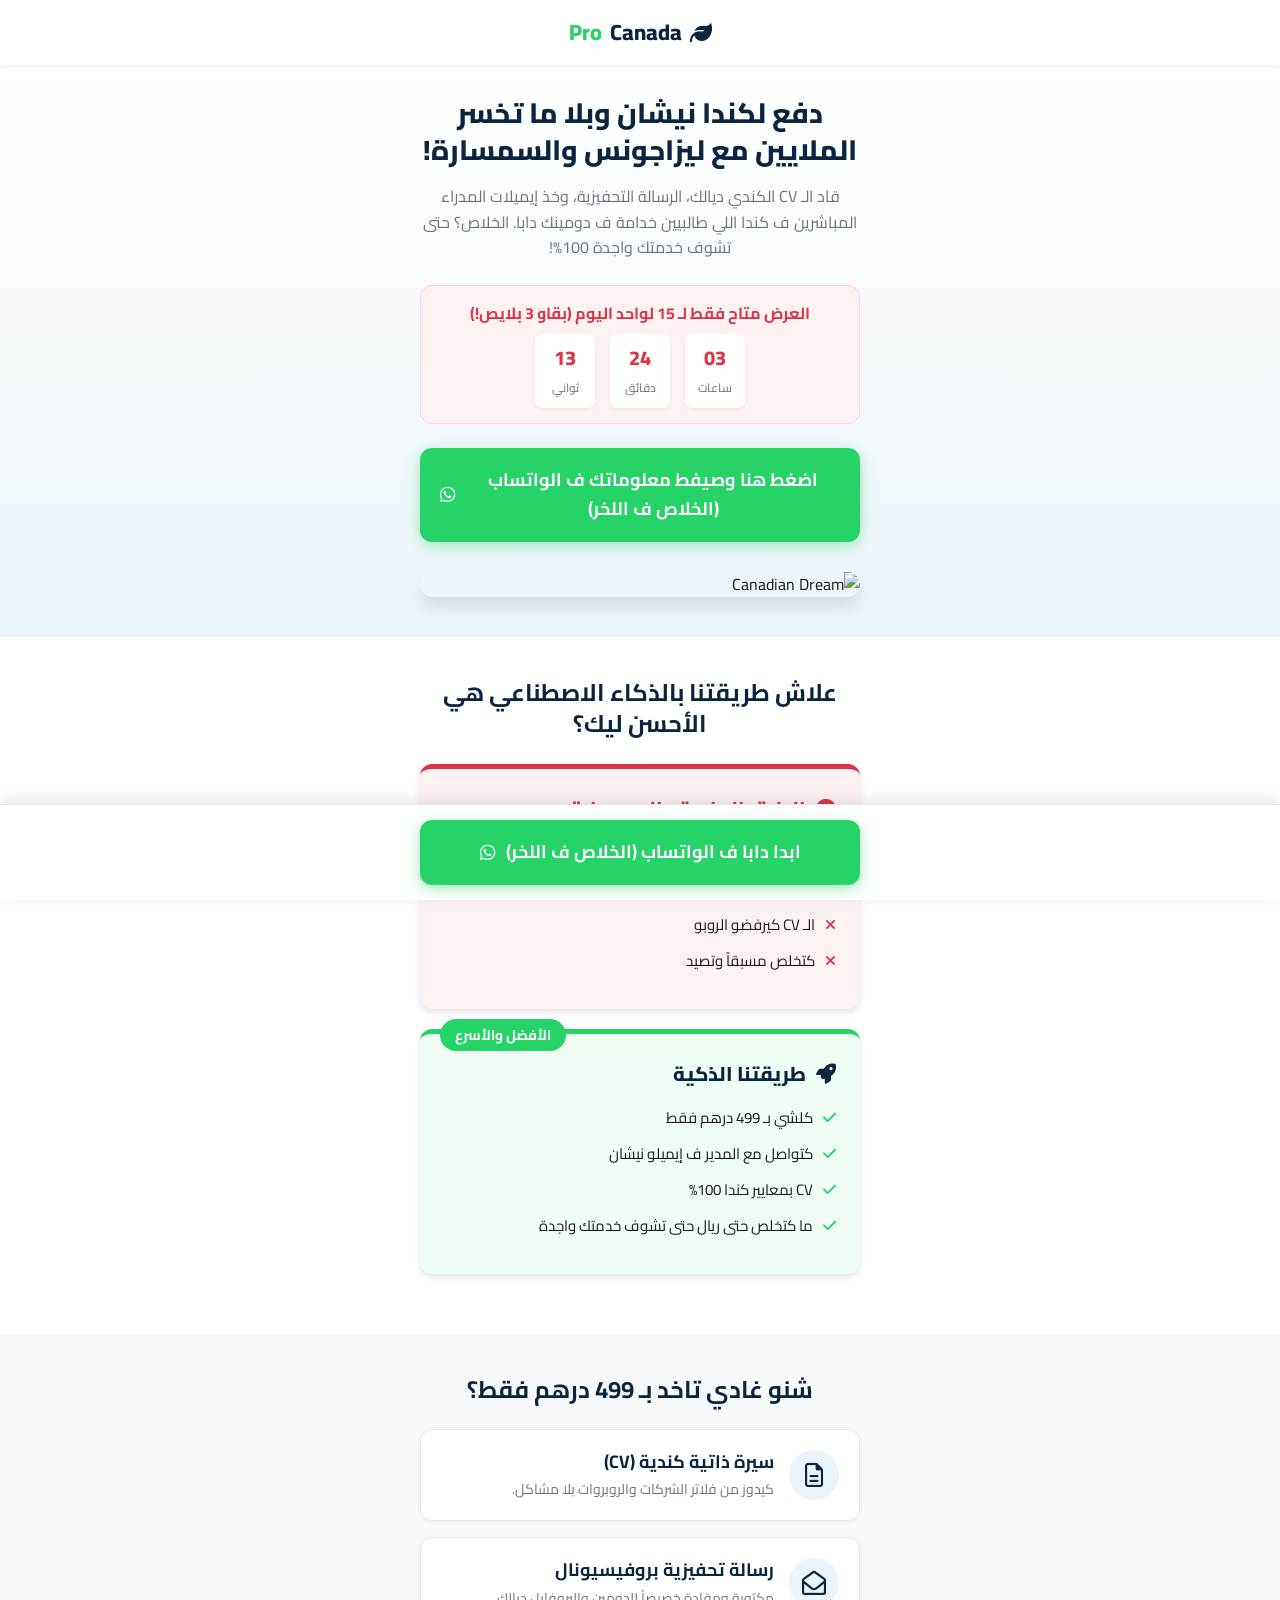
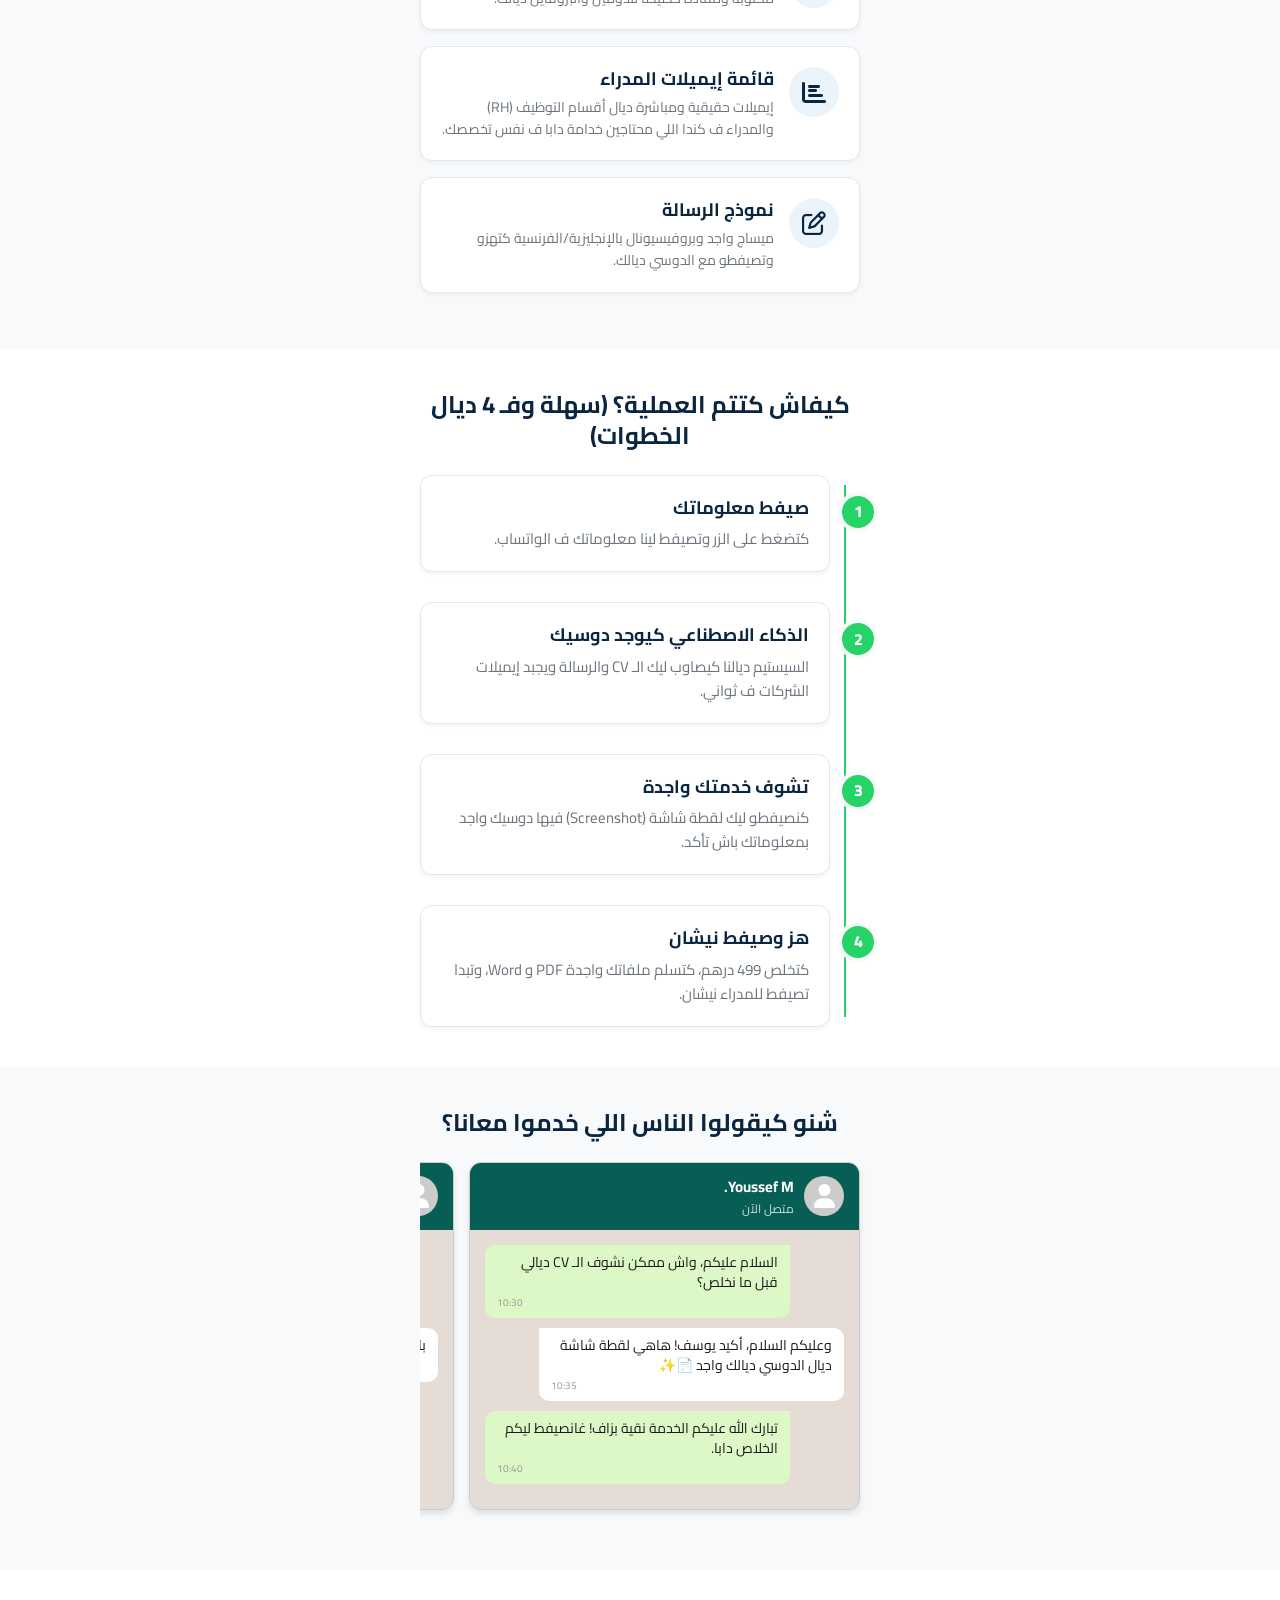
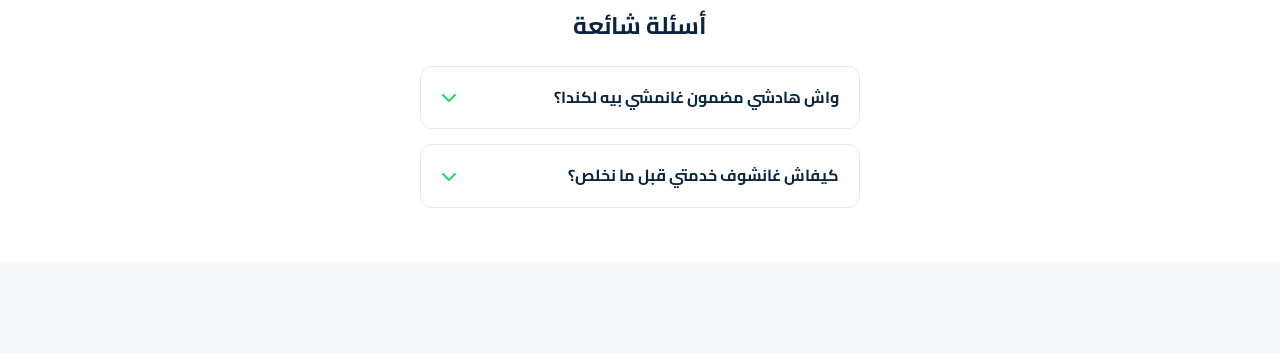
==== index.html @ 76a50879 "Initial commit" ====
<!DOCTYPE html>
<html lang="ar" dir="rtl">
<head>
  <meta charset="UTF-8">
  <meta name="viewport" content="width=device-width, initial-scale=1.0, maximum-scale=1.0, user-scalable=no">
  <title>دفع لكندا نيشان - CanadaPro</title>
  <meta name="description" content="قاد الـ CV الكندي ديالك والرسالة التحفيزية وتواصل مع المدراء ف كندا.">
  
  <!-- FontAwesome -->
  <link rel="stylesheet" href="https://cdnjs.cloudflare.com/ajax/libs/font-awesome/6.4.0/css/all.min.css">
  
  <!-- Stylesheet -->
  <link rel="stylesheet" href="styles.css">
</head>
<body>

  <!-- Header -->
  <header>
    <div class="logo">
      <i class="fa-solid fa-leaf"></i> Canada<span>Pro</span>
    </div>
  </header>

  <main>
    <!-- 1. HERO SECTION -->
    <section class="hero">
      <div class="container">
        <h1>دفع لكندا نيشان وبلا ما تخسر الملايين مع ليزاجونس والسمسارة!</h1>
        <p class="hero-subheadline">قاد الـ CV الكندي ديالك، الرسالة التحفيزية، وخذ إيميلات المدراء المباشرين ف كندا اللي طالبيين خدامة ف دومينك دابا. الخلاص؟ حتى تشوف خدمتك واجدة 100%!</p>
        
        <div class="urgency-banner">
          <p class="urgency-text">العرض متاح فقط لـ 15 لواحد اليوم (بقاو 3 بلايص!)</p>
          <div class="countdown" id="countdown-timer">
            <div class="time-box">
              <span id="hours">03</span>
              <small>ساعات</small>
            </div>
            <div class="time-box">
              <span id="minutes">24</span>
              <small>دقائق</small>
            </div>
            <div class="time-box">
              <span id="seconds">15</span>
              <small>ثواني</small>
            </div>
          </div>
        </div>

        <a href="https://wa.me/1234567890" class="btn btn-whatsapp">
          اضغط هنا وصيفط معلوماتك ف الواتساب (الخلاص ف اللخر) <i class="fa-brands fa-whatsapp"></i>
        </a>

        <!-- Hero Image -->
        <img src="https://images.unsplash.com/photo-1517949908114-71669a64d885?w=600&h=400&fit=crop" alt="Canadian Dream" class="hero-image">
      </div>
    </section>

    <!-- 2. THE COMPARISON SECTION -->
    <section>
      <div class="container">
        <h2>علاش طريقتنا بالذكاء الاصطناعي هي الأحسن ليك؟</h2>
        
        <div class="comparison-card card-red">
          <div class="comp-header">
            <i class="fa-solid fa-circle-xmark"></i> الطرق العادية والسمسارة
          </div>
          <ul class="comp-list">
            <li><i class="fa-solid fa-xmark"></i> الملايين ضايعة</li>
            <li><i class="fa-solid fa-xmark"></i> انتظار شهور ف السيتات</li>
            <li><i class="fa-solid fa-xmark"></i> الـ CV كيرفضو الروبو</li>
            <li><i class="fa-solid fa-xmark"></i> كتخلص مسبقاً وتصيد</li>
          </ul>
        </div>

        <div class="comparison-card card-green">
          <div class="badge-best">الأفضل والأسرع</div>
          <div class="comp-header">
            <i class="fa-solid fa-rocket"></i> طريقتنا الذكية
          </div>
          <ul class="comp-list">
            <li><i class="fa-solid fa-check"></i> كلشي بـ 499 درهم فقط</li>
            <li><i class="fa-solid fa-check"></i> كتواصل مع المدير ف إيميلو نيشان</li>
            <li><i class="fa-solid fa-check"></i> CV بمعايير كندا 100%</li>
            <li><i class="fa-solid fa-check"></i> ما كتخلص حتى ريال حتى تشوف خدمتك واجدة</li>
          </ul>
        </div>
      </div>
    </section>

    <!-- 3. OUR SOLUTION SECTION -->
    <section>
      <div class="container">
        <h2>شنو غادي تاخد بـ 499 درهم فقط؟</h2>
        
        <div class="feature-card">
          <div class="feature-icon"><i class="fa-regular fa-file-lines"></i></div>
          <div class="feature-content">
            <h3>سيرة ذاتية كندية (CV)</h3>
            <p>كيدوز من فلاتر الشركات والروبروات بلا مشاكل.</p>
          </div>
        </div>

        <div class="feature-card">
          <div class="feature-icon"><i class="fa-regular fa-envelope-open"></i></div>
          <div class="feature-content">
            <h3>رسالة تحفيزية بروفيسيونال</h3>
            <p>مكتوبة ومقادة خصيصاً للدومين والبروفايل ديالك.</p>
          </div>
        </div>

        <div class="feature-card">
          <div class="feature-icon"><i class="fa-solid fa-chart-bar"></i></div>
          <div class="feature-content">
            <h3>قائمة إيميلات المدراء</h3>
            <p>إيميلات حقيقية ومباشرة ديال أقسام التوظيف (RH) والمدراء ف كندا اللي محتاجين خدامة دابا ف نفس تخصصك.</p>
          </div>
        </div>

        <div class="feature-card">
          <div class="feature-icon"><i class="fa-regular fa-pen-to-square"></i></div>
          <div class="feature-content">
            <h3>نموذج الرسالة</h3>
            <p>ميساج واجد وبروفيسيونال بالإنجليزية/الفرنسية كتهزو وتصيفطو مع الدوسي ديالك.</p>
          </div>
        </div>
      </div>
    </section>

    <!-- 4. HOW IT WORKS SECTION -->
    <section>
      <div class="container">
        <h2>كيفاش كتتم العملية؟ (سهلة وفـ 4 ديال الخطوات)</h2>
        
        <div class="step-container">
          <div class="step-item">
            <div class="step-number">1</div>
            <h3>صيفط معلوماتك</h3>
            <p>كتضغط على الزر وتصيفط لينا معلوماتك ف الواتساب.</p>
          </div>
          
          <div class="step-item">
            <div class="step-number">2</div>
            <h3>الذكاء الاصطناعي كيوجد دوسيك</h3>
            <p>السيستيم ديالنا كيصاوب ليك الـ CV والرسالة ويجبد إيميلات الشركات ف ثواني.</p>
          </div>

          <div class="step-item">
            <div class="step-number">3</div>
            <h3>تشوف خدمتك واجدة</h3>
            <p>كنصيفطو ليك لقطة شاشة (Screenshot) فيها دوسيك واجد بمعلوماتك باش تأكد.</p>
          </div>

          <div class="step-item">
            <div class="step-number">4</div>
            <h3>هز وصيفط نيشان</h3>
            <p>كتخلص 499 درهم، كتسلم ملفاتك واجدة PDF و Word، وتبدا تصيفط للمدراء نيشان.</p>
          </div>
        </div>
      </div>
    </section>

    <!-- 5. SOCIAL PROOF SECTION -->
    <section>
      <div class="container" style="padding-right: 0;"> <!-- Remove right padding for carousel effect -->
        <h2 style="padding-right: 20px;">شنو كيقولوا الناس اللي خدموا معانا؟</h2>
        
        <div class="carousel-container">
          <!-- Chat 1 -->
          <div class="chat-mockup" style="margin-right: 20px;">
            <div class="chat-header">
              <div class="chat-avatar"><i class="fa-solid fa-user"></i></div>
              <div>
                <div class="chat-name">Youssef M.</div>
                <div class="chat-status">متصل الآن</div>
              </div>
            </div>
            <div class="chat-body">
              <div class="msg msg-sent">
                السلام عليكم، واش ممكن نشوف الـ CV ديالي قبل ما نخلص؟
                <span class="msg-time">10:30</span>
              </div>
              <div class="msg msg-received">
                وعليكم السلام، أكيد يوسف! هاهي لقطة شاشة ديال الدوسي ديالك واجد 📄✨
                <span class="msg-time">10:35</span>
              </div>
              <div class="msg msg-sent">
                تبارك الله عليكم الخدمة نقية بزاف! غانصيفط ليكم الخلاص دابا.
                <span class="msg-time">10:40</span>
              </div>
            </div>
          </div>

          <!-- Chat 2 -->
          <div class="chat-mockup">
            <div class="chat-header">
              <div class="chat-avatar"><i class="fa-solid fa-user"></i></div>
              <div>
                <div class="chat-name">Fatima Z.</div>
                <div class="chat-status">متصل الآن</div>
              </div>
            </div>
            <div class="chat-body">
              <div class="msg msg-sent">
                خويا شكرا بزاف، توصلت بالإيميلات وبديت كنصيفط اليوم الصباح!
                <span class="msg-time">14:15</span>
              </div>
              <div class="msg msg-received">
                بالتوفيق فاطمة، الله يسهل الأمور! 🤲
                <span class="msg-time">14:20</span>
              </div>
              <div class="msg msg-sent">
                اللهم آمين، أحسن انفيستيسمون درت ب 499 درهم صراحة.
                <span class="msg-time">14:22</span>
              </div>
            </div>
          </div>
          
          <!-- Chat 3 -->
          <div class="chat-mockup">
            <div class="chat-header">
              <div class="chat-avatar"><i class="fa-solid fa-user"></i></div>
              <div>
                <div class="chat-name">Karim B.</div>
                <div class="chat-status">متصل الآن</div>
              </div>
            </div>
            <div class="chat-body">
              <div class="msg msg-sent">
                الـ CV داز ف الفلتر ديال واحد الشركة كندية وعيطو ليا لـ Entretien غدا!
                <span class="msg-time">09:05</span>
              </div>
              <div class="msg msg-received">
                ألف مبروك كريم! فرحتينا والله 🎉
                <span class="msg-time">09:12</span>
              </div>
              <div class="msg msg-sent">
                الله يبارك فيك، الرسالة التحفيزية لعبات دور كبير! شكرا ليكم!
                <span class="msg-time">09:15</span>
              </div>
            </div>
          </div>
        </div>
      </div>
    </section>

    <!-- 6. FAQ SECTION -->
    <section>
      <div class="container">
        <h2>أسئلة شائعة</h2>
        
        <div class="faq-item">
          <div class="faq-question">
            واش هادشي مضمون غانمشي بيه لكندا؟ <i class="fa-solid fa-chevron-down"></i>
          </div>
          <div class="faq-answer">
            حنا كنضمنوا ليك دوسي احترافي وإيميلات حقيقية ديال المدراء، هادشي كيرفع حظوظك لأقصى درجة، والتوفيق بـ يد الله.
          </div>
        </div>

        <div class="faq-item">
          <div class="faq-question">
            كيفاش غانشوف خدمتي قبل ما نخلص؟ <i class="fa-solid fa-chevron-down"></i>
          </div>
          <div class="faq-answer">
            غير كنساليو الدوسي، كنصيفطو ليك لقطة شاشة واضحة فيه معلوماتك كاملة مقادة، فاش كتشوفها وتقتانع، عاد كتخلصنا وتاخد ملفاتك.
          </div>
        </div>
      </div>
    </section>
  </main>

  <!-- 7. PERSISTENT MOBILE CTA -->
  <div class="sticky-cta">
    <a href="https://wa.me/1234567890" class="btn btn-whatsapp">
      ابدا دابا ف الواتساب (الخلاص ف اللخر) <i class="fa-brands fa-whatsapp"></i>
    </a>
  </div>

  <script src="script.js"></script>
</body>
</html>
---- styles.css ----
@import url('https://fonts.googleapis.com/css2?family=Cairo:wght@400;600;700;800&display=swap');

:root {
  --primary-blue: #0A2540;
  --secondary-blue: #1C3D5A;
  --light-blue: #EBF4FA;
  --whatsapp-green: #25D366;
  --whatsapp-green-hover: #1EBE5A;
  --danger-red: #DC3545;
  --danger-bg: #FDF2F2;
  --success-bg: #F0FDF4;
  --white: #FFFFFF;
  --bg-gray: #F8F9FA;
  --text-main: #1A1A1A;
  --text-muted: #6C757D;
  --border-color: #E2E8F0;
  --shadow-sm: 0 2px 4px rgba(0,0,0,0.05);
  --shadow-md: 0 4px 6px rgba(0,0,0,0.1);
  --shadow-lg: 0 10px 15px rgba(0,0,0,0.1);
  --radius-md: 12px;
  --radius-lg: 20px;
}

* {
  margin: 0;
  padding: 0;
  box-sizing: border-box;
  font-family: 'Cairo', sans-serif;
}

body {
  background-color: var(--bg-gray);
  color: var(--text-main);
  line-height: 1.6;
  padding-bottom: 90px; /* Space for sticky CTA */
  overflow-x: hidden;
}

img {
  max-width: 100%;
  height: auto;
  display: block;
}

.container {
  padding: 0 20px;
  max-width: 480px; /* Mobile first max-width for centering on desktop */
  margin: 0 auto;
}

/* Typography */
h1, h2, h3 {
  color: var(--primary-blue);
  line-height: 1.3;
}

h1 {
  font-size: 28px;
  font-weight: 800;
  margin-bottom: 16px;
  text-align: center;
}

h2 {
  font-size: 24px;
  font-weight: 700;
  margin-bottom: 24px;
  text-align: center;
}

.text-center {
  text-align: center;
}

/* Buttons */
.btn {
  display: flex;
  align-items: center;
  justify-content: center;
  gap: 10px;
  width: 100%;
  padding: 18px 20px;
  border-radius: var(--radius-md);
  font-size: 18px;
  font-weight: 700;
  text-decoration: none;
  text-align: center;
  transition: all 0.3s ease;
  border: none;
  cursor: pointer;
}

.btn-whatsapp {
  background-color: var(--whatsapp-green);
  color: var(--white);
  box-shadow: 0 4px 15px rgba(37, 211, 102, 0.4);
  animation: pulse 2s infinite;
}

.btn-whatsapp:active {
  transform: scale(0.98);
  background-color: var(--whatsapp-green-hover);
}

@keyframes pulse {
  0% { box-shadow: 0 0 0 0 rgba(37, 211, 102, 0.7); }
  70% { box-shadow: 0 0 0 15px rgba(37, 211, 102, 0); }
  100% { box-shadow: 0 0 0 0 rgba(37, 211, 102, 0); }
}

/* Header */
header {
  background-color: var(--white);
  padding: 15px 0;
  text-align: center;
  box-shadow: var(--shadow-sm);
  position: relative;
  z-index: 10;
}

.logo {
  font-size: 22px;
  font-weight: 800;
  color: var(--primary-blue);
  display: flex;
  align-items: center;
  justify-content: center;
  gap: 8px;
}

.logo span {
  color: var(--whatsapp-green);
}

/* Sections Common */
section {
  padding: 40px 0;
}

section:nth-child(even) {
  background-color: var(--white);
}

/* Hero Section */
.hero {
  padding-top: 30px;
  padding-bottom: 40px;
  background: linear-gradient(180deg, var(--white) 0%, var(--light-blue) 100%);
}

.hero-subheadline {
  font-size: 16px;
  color: var(--text-muted);
  text-align: center;
  margin-bottom: 24px;
}

.urgency-banner {
  background-color: var(--danger-bg);
  border: 1px solid #FAD2E1;
  border-radius: var(--radius-md);
  padding: 15px;
  text-align: center;
  margin-bottom: 24px;
}

.urgency-text {
  color: var(--danger-red);
  font-weight: 700;
  font-size: 16px;
  margin-bottom: 8px;
}

.countdown {
  display: flex;
  justify-content: center;
  gap: 15px;
}

.time-box {
  background: var(--white);
  border-radius: 8px;
  padding: 8px 12px;
  min-width: 60px;
  box-shadow: var(--shadow-sm);
}

.time-box span {
  display: block;
  font-size: 20px;
  font-weight: 800;
  color: var(--danger-red);
}

.time-box small {
  font-size: 12px;
  color: var(--text-muted);
}

.hero-image {
  margin-top: 30px;
  border-radius: var(--radius-lg);
  box-shadow: var(--shadow-lg);
  overflow: hidden;
}

/* Comparison Section */
.comparison-card {
  border-radius: var(--radius-md);
  padding: 24px;
  margin-bottom: 20px;
  background: var(--white);
  box-shadow: var(--shadow-md);
}

.card-red {
  border-top: 5px solid var(--danger-red);
  background: var(--danger-bg);
}

.card-green {
  border-top: 5px solid var(--whatsapp-green);
  background: var(--success-bg);
  position: relative;
}

.badge-best {
  position: absolute;
  top: -15px;
  left: 20px;
  background: var(--whatsapp-green);
  color: white;
  padding: 5px 15px;
  border-radius: 20px;
  font-size: 14px;
  font-weight: 700;
}

.comp-header {
  display: flex;
  align-items: center;
  gap: 10px;
  font-size: 20px;
  font-weight: 800;
  margin-bottom: 16px;
}

.card-red .comp-header { color: var(--danger-red); }
.card-green .comp-header { color: var(--primary-blue); }

.comp-list {
  list-style: none;
}

.comp-list li {
  margin-bottom: 12px;
  display: flex;
  align-items: flex-start;
  gap: 10px;
  font-size: 15px;
}

.comp-list li i {
  margin-top: 4px;
}

.card-red .comp-list li i { color: var(--danger-red); }
.card-green .comp-list li i { color: var(--whatsapp-green); }

/* Features Section */
.feature-card {
  background: var(--white);
  border-radius: var(--radius-md);
  padding: 20px;
  margin-bottom: 16px;
  box-shadow: var(--shadow-sm);
  display: flex;
  gap: 15px;
  border: 1px solid var(--border-color);
}

.feature-icon {
  background: var(--light-blue);
  color: var(--primary-blue);
  width: 50px;
  height: 50px;
  border-radius: 50%;
  display: flex;
  align-items: center;
  justify-content: center;
  font-size: 24px;
  flex-shrink: 0;
}

.feature-content h3 {
  font-size: 18px;
  margin-bottom: 5px;
  color: var(--primary-blue);
}

.feature-content p {
  font-size: 14px;
  color: var(--text-muted);
}

/* How It Works Section */
.step-container {
  position: relative;
  padding-right: 30px;
}

.step-container::before {
  content: '';
  position: absolute;
  top: 10px;
  bottom: 10px;
  right: 14px;
  width: 2px;
  background: var(--whatsapp-green);
  z-index: 1;
}

.step-item {
  position: relative;
  margin-bottom: 30px;
  background: var(--white);
  padding: 20px;
  border-radius: var(--radius-md);
  box-shadow: var(--shadow-sm);
  border: 1px solid var(--border-color);
}

.step-item:last-child {
  margin-bottom: 0;
}

.step-number {
  position: absolute;
  top: 20px;
  right: -45px;
  width: 32px;
  height: 32px;
  background: var(--whatsapp-green);
  color: white;
  border-radius: 50%;
  display: flex;
  align-items: center;
  justify-content: center;
  font-weight: 800;
  z-index: 2;
  box-shadow: 0 0 0 4px var(--bg-gray);
}

.step-item h3 {
  font-size: 18px;
  margin-bottom: 8px;
}

.step-item p {
  font-size: 15px;
  color: var(--text-muted);
}

/* Social Proof Carousel */
.carousel-container {
  overflow-x: auto;
  display: flex;
  gap: 15px;
  padding-bottom: 20px;
  scroll-snap-type: x mandatory;
  -webkit-overflow-scrolling: touch;
  scrollbar-width: none; /* Firefox */
}

.carousel-container::-webkit-scrollbar {
  display: none; /* Chrome, Safari */
}

.chat-mockup {
  flex: 0 0 85%;
  scroll-snap-align: center;
  background: #E5DDD5;
  border-radius: var(--radius-md);
  overflow: hidden;
  box-shadow: var(--shadow-md);
  border: 1px solid #CCC;
}

.chat-header {
  background: #075E54;
  color: white;
  padding: 12px 15px;
  display: flex;
  align-items: center;
  gap: 10px;
}

.chat-avatar {
  width: 40px;
  height: 40px;
  background: #CCC;
  border-radius: 50%;
  display: flex;
  align-items: center;
  justify-content: center;
  overflow: hidden;
}

.chat-avatar i {
  color: white;
  font-size: 24px;
}

.chat-name {
  font-weight: 700;
  font-size: 15px;
}

.chat-status {
  font-size: 12px;
  opacity: 0.8;
}

.chat-body {
  padding: 15px;
  background-image: url('data:image/svg+xml;utf8,<svg width="100%" height="100%" xmlns="http://www.w3.org/2000/svg"><rect width="100%" height="100%" fill="none"/></svg>');
  /* Fake whatsapp bg pattern could go here */
}

.msg {
  max-width: 85%;
  margin-bottom: 10px;
  padding: 8px 12px;
  border-radius: 10px;
  position: relative;
  font-size: 14px;
  line-height: 1.4;
}

.msg-received {
  background: white;
  margin-left: auto;
  margin-right: 0;
  border-top-left-radius: 0;
}

.msg-sent {
  background: #DCF8C6;
  margin-right: auto;
  margin-left: 0;
  border-top-right-radius: 0;
}

.msg-time {
  font-size: 10px;
  color: #999;
  text-align: left;
  display: block;
  margin-top: 4px;
}

/* FAQ Section */
.faq-item {
  background: var(--white);
  border: 1px solid var(--border-color);
  border-radius: var(--radius-md);
  margin-bottom: 15px;
  overflow: hidden;
}

.faq-question {
  padding: 18px 20px;
  display: flex;
  justify-content: space-between;
  align-items: center;
  font-weight: 700;
  font-size: 16px;
  color: var(--primary-blue);
  cursor: pointer;
  background: var(--white);
  transition: background 0.3s;
}

.faq-question i {
  transition: transform 0.3s;
  color: var(--whatsapp-green);
}

.faq-item.active .faq-question {
  background: var(--light-blue);
}

.faq-item.active .faq-question i {
  transform: rotate(180deg);
}

.faq-answer {
  padding: 0 20px;
  max-height: 0;
  overflow: hidden;
  transition: max-height 0.3s ease, padding 0.3s ease;
  color: var(--text-muted);
  font-size: 15px;
}

.faq-item.active .faq-answer {
  padding: 15px 20px;
  max-height: 500px; /* Arbitrary large value for transition */
}

/* Sticky CTA */
.sticky-cta {
  position: fixed;
  bottom: 0;
  left: 0;
  width: 100%;
  background: var(--white);
  padding: 15px 20px;
  box-shadow: 0 -4px 15px rgba(0,0,0,0.1);
  z-index: 1000;
  border-top: 1px solid var(--border-color);
}

.sticky-cta .btn {
  margin: 0 auto;
  max-width: 440px;
}
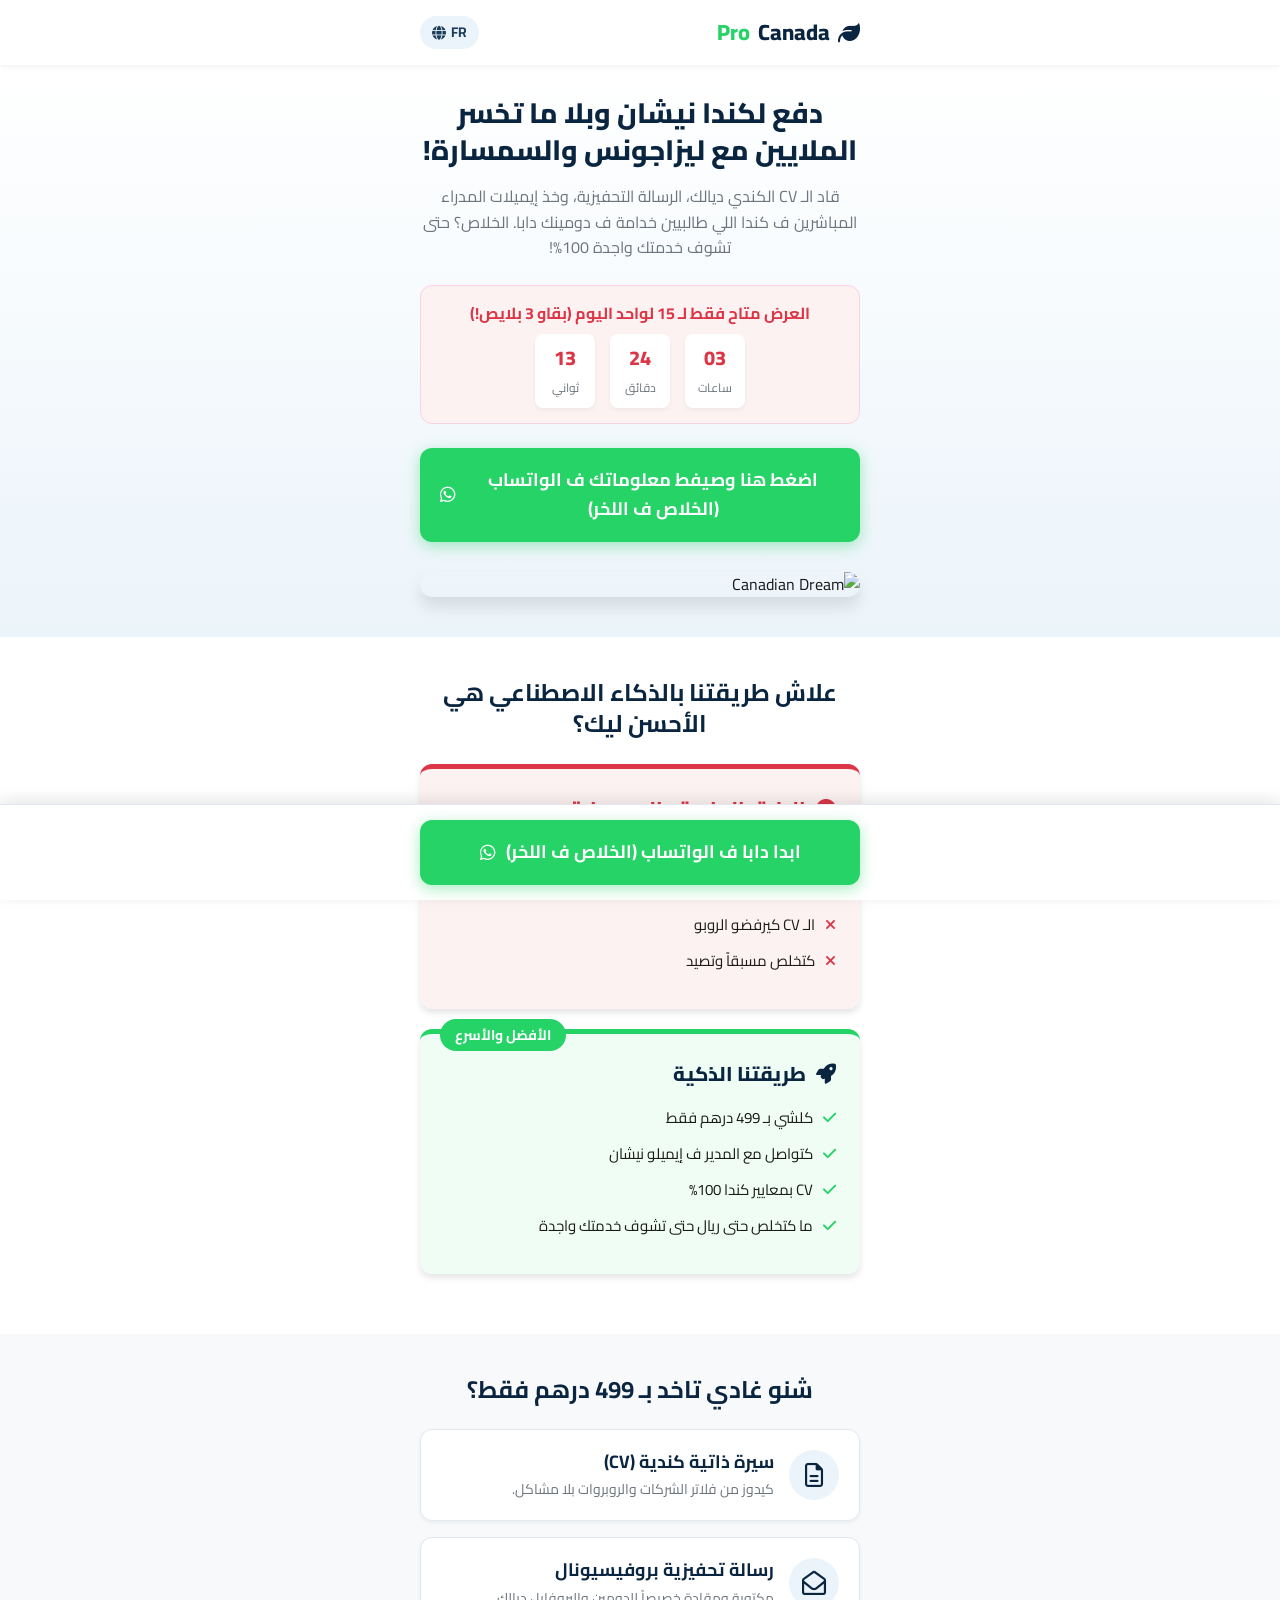
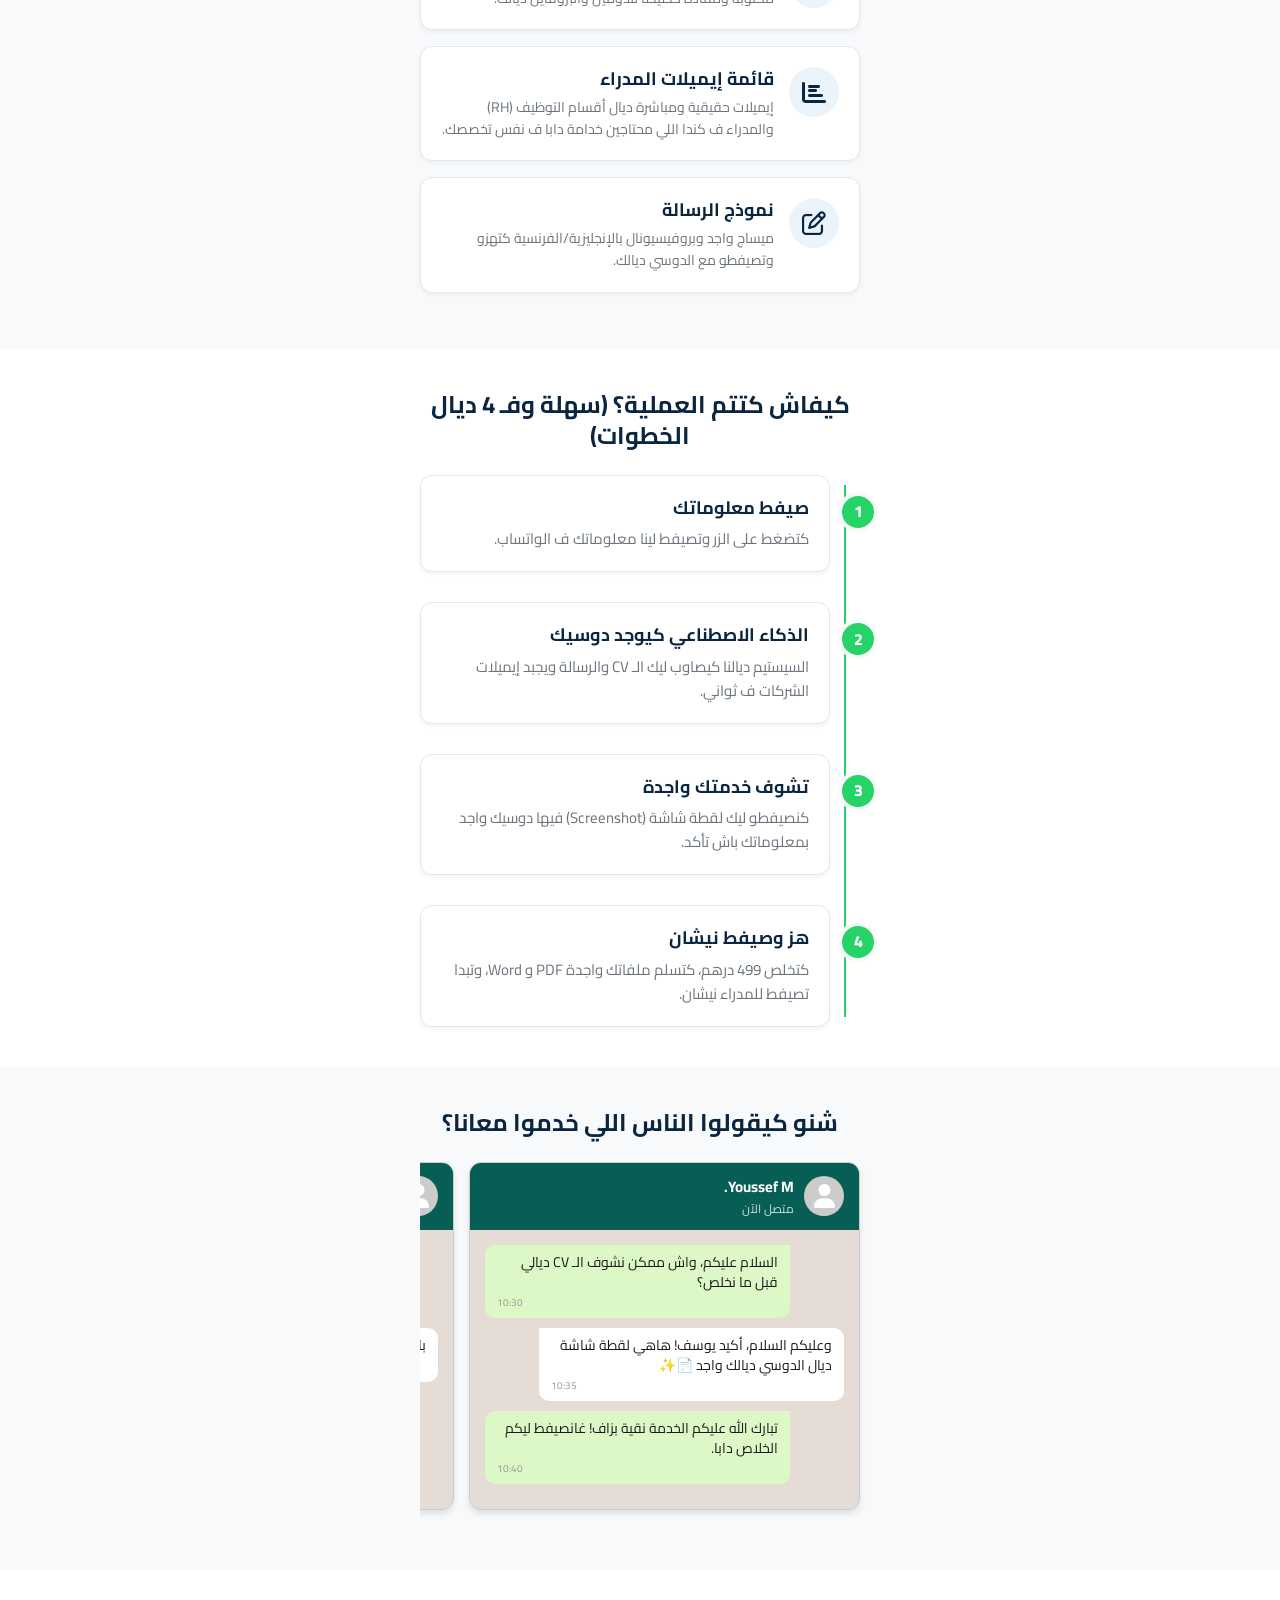
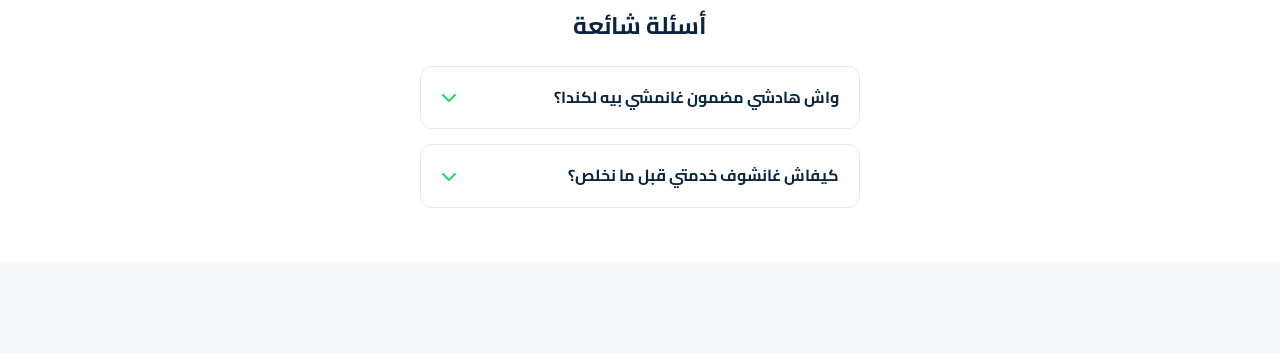
==== commit 35ef4927: "Add language switcher to header" ====
--- a/index.html
+++ b/index.html
@@ -6,18 +6,42 @@
   <title>دفع لكندا نيشان - CanadaPro</title>
   <meta name="description" content="قاد الـ CV الكندي ديالك والرسالة التحفيزية وتواصل مع المدراء ف كندا.">
   
+  <!-- Favicon -->
+  <link rel="icon" href="data:image/svg+xml,<svg xmlns=%22http://www.w3.org/2000/svg%22 viewBox=%220 0 100 100%22><text y=%22.9em%22 font-size=%2290%22>🇨🇦</text></svg>">
+  
   <!-- FontAwesome -->
   <link rel="stylesheet" href="https://cdnjs.cloudflare.com/ajax/libs/font-awesome/6.4.0/css/all.min.css">
   
   <!-- Stylesheet -->
   <link rel="stylesheet" href="styles.css">
+
+  <!-- Meta Pixel Code -->
+  <script>
+  !function(f,b,e,v,n,t,s)
+  {if(f.fbq)return;n=f.fbq=function(){n.callMethod?
+  n.callMethod.apply(n,arguments):n.queue.push(arguments)};
+  if(!f._fbq)f._fbq=n;n.push=n;n.loaded=!0;n.version='2.0';
+  n.queue=[];t=b.createElement(e);t.async=!0;
+  t.src=v;s=b.getElementsByTagName(e)[0];
+  s.parentNode.insertBefore(t,s)}(window, document,'script',
+  'https://connect.facebook.net/en_US/fbevents.js');
+  fbq('init', '4565007333784241');
+  fbq('track', 'PageView');
+  </script>
+  <noscript><img height="1" width="1" style="display:none"
+  src="https://www.facebook.com/tr?id=4565007333784241&ev=PageView&noscript=1"
+  /></noscript>
+  <!-- End Meta Pixel Code -->
 </head>
 <body>
 
   <!-- Header -->
   <header>
-    <div class="logo">
-      <i class="fa-solid fa-leaf"></i> Canada<span>Pro</span>
+    <div class="header-container">
+      <div class="logo">
+        <i class="fa-solid fa-leaf"></i> Canada<span>Pro</span>
+      </div>
+      <a href="index-fr.html" class="lang-switch">FR <i class="fa-solid fa-globe"></i></a>
     </div>
   </header>
 
@@ -46,7 +70,7 @@
           </div>
         </div>
 
-        <a href="https://wa.me/1234567890" class="btn btn-whatsapp">
+        <a href="https://wa.me/212651789865" class="btn btn-whatsapp">
           اضغط هنا وصيفط معلوماتك ف الواتساب (الخلاص ف اللخر) <i class="fa-brands fa-whatsapp"></i>
         </a>
 
@@ -271,7 +295,7 @@
 
   <!-- 7. PERSISTENT MOBILE CTA -->
   <div class="sticky-cta">
-    <a href="https://wa.me/1234567890" class="btn btn-whatsapp">
+    <a href="https://wa.me/212651789865" class="btn btn-whatsapp">
       ابدا دابا ف الواتساب (الخلاص ف اللخر) <i class="fa-brands fa-whatsapp"></i>
     </a>
   </div>
--- a/styles.css
+++ b/styles.css
@@ -112,10 +112,18 @@
 header {
   background-color: var(--white);
   padding: 15px 0;
-  text-align: center;
   box-shadow: var(--shadow-sm);
   position: relative;
   z-index: 10;
+}
+
+.header-container {
+  display: flex;
+  justify-content: space-between;
+  align-items: center;
+  max-width: 480px;
+  margin: 0 auto;
+  padding: 0 20px;
 }
 
 .logo {
@@ -124,12 +132,30 @@
   color: var(--primary-blue);
   display: flex;
   align-items: center;
-  justify-content: center;
   gap: 8px;
 }
 
 .logo span {
   color: var(--whatsapp-green);
+}
+
+.lang-switch {
+  display: flex;
+  align-items: center;
+  gap: 5px;
+  text-decoration: none;
+  font-weight: 700;
+  color: var(--secondary-blue);
+  background: var(--light-blue);
+  padding: 5px 12px;
+  border-radius: 20px;
+  font-size: 14px;
+  transition: all 0.3s;
+}
+
+.lang-switch:hover {
+  background: var(--primary-blue);
+  color: var(--white);
 }
 
 /* Sections Common */
@@ -227,7 +253,6 @@
 .badge-best {
   position: absolute;
   top: -15px;
-  left: 20px;
   background: var(--whatsapp-green);
   color: white;
   padding: 5px 15px;
@@ -235,6 +260,8 @@
   font-size: 14px;
   font-weight: 700;
 }
+[dir="rtl"] .badge-best { left: 20px; }
+[dir="ltr"] .badge-best { right: 20px; }
 
 .comp-header {
   display: flex;
@@ -306,19 +333,21 @@
 /* How It Works Section */
 .step-container {
   position: relative;
-  padding-right: 30px;
-}
+}
+[dir="rtl"] .step-container { padding-right: 30px; }
+[dir="ltr"] .step-container { padding-left: 30px; }
 
 .step-container::before {
   content: '';
   position: absolute;
   top: 10px;
   bottom: 10px;
-  right: 14px;
   width: 2px;
   background: var(--whatsapp-green);
   z-index: 1;
 }
+[dir="rtl"] .step-container::before { right: 14px; }
+[dir="ltr"] .step-container::before { left: 14px; }
 
 .step-item {
   position: relative;
@@ -337,7 +366,6 @@
 .step-number {
   position: absolute;
   top: 20px;
-  right: -45px;
   width: 32px;
   height: 32px;
   background: var(--whatsapp-green);
@@ -350,6 +378,8 @@
   z-index: 2;
   box-shadow: 0 0 0 4px var(--bg-gray);
 }
+[dir="rtl"] .step-number { right: -45px; }
+[dir="ltr"] .step-number { left: -45px; }
 
 .step-item h3 {
   font-size: 18px;
@@ -439,16 +469,30 @@
 
 .msg-received {
   background: white;
+}
+[dir="rtl"] .msg-received {
   margin-left: auto;
   margin-right: 0;
   border-top-left-radius: 0;
 }
-
-.msg-sent {
-  background: #DCF8C6;
+[dir="ltr"] .msg-received {
   margin-right: auto;
   margin-left: 0;
   border-top-right-radius: 0;
+}
+
+.msg-sent {
+  background: #DCF8C6;
+}
+[dir="rtl"] .msg-sent {
+  margin-right: auto;
+  margin-left: 0;
+  border-top-right-radius: 0;
+}
+[dir="ltr"] .msg-sent {
+  margin-left: auto;
+  margin-right: 0;
+  border-top-left-radius: 0;
 }
 
 .msg-time {
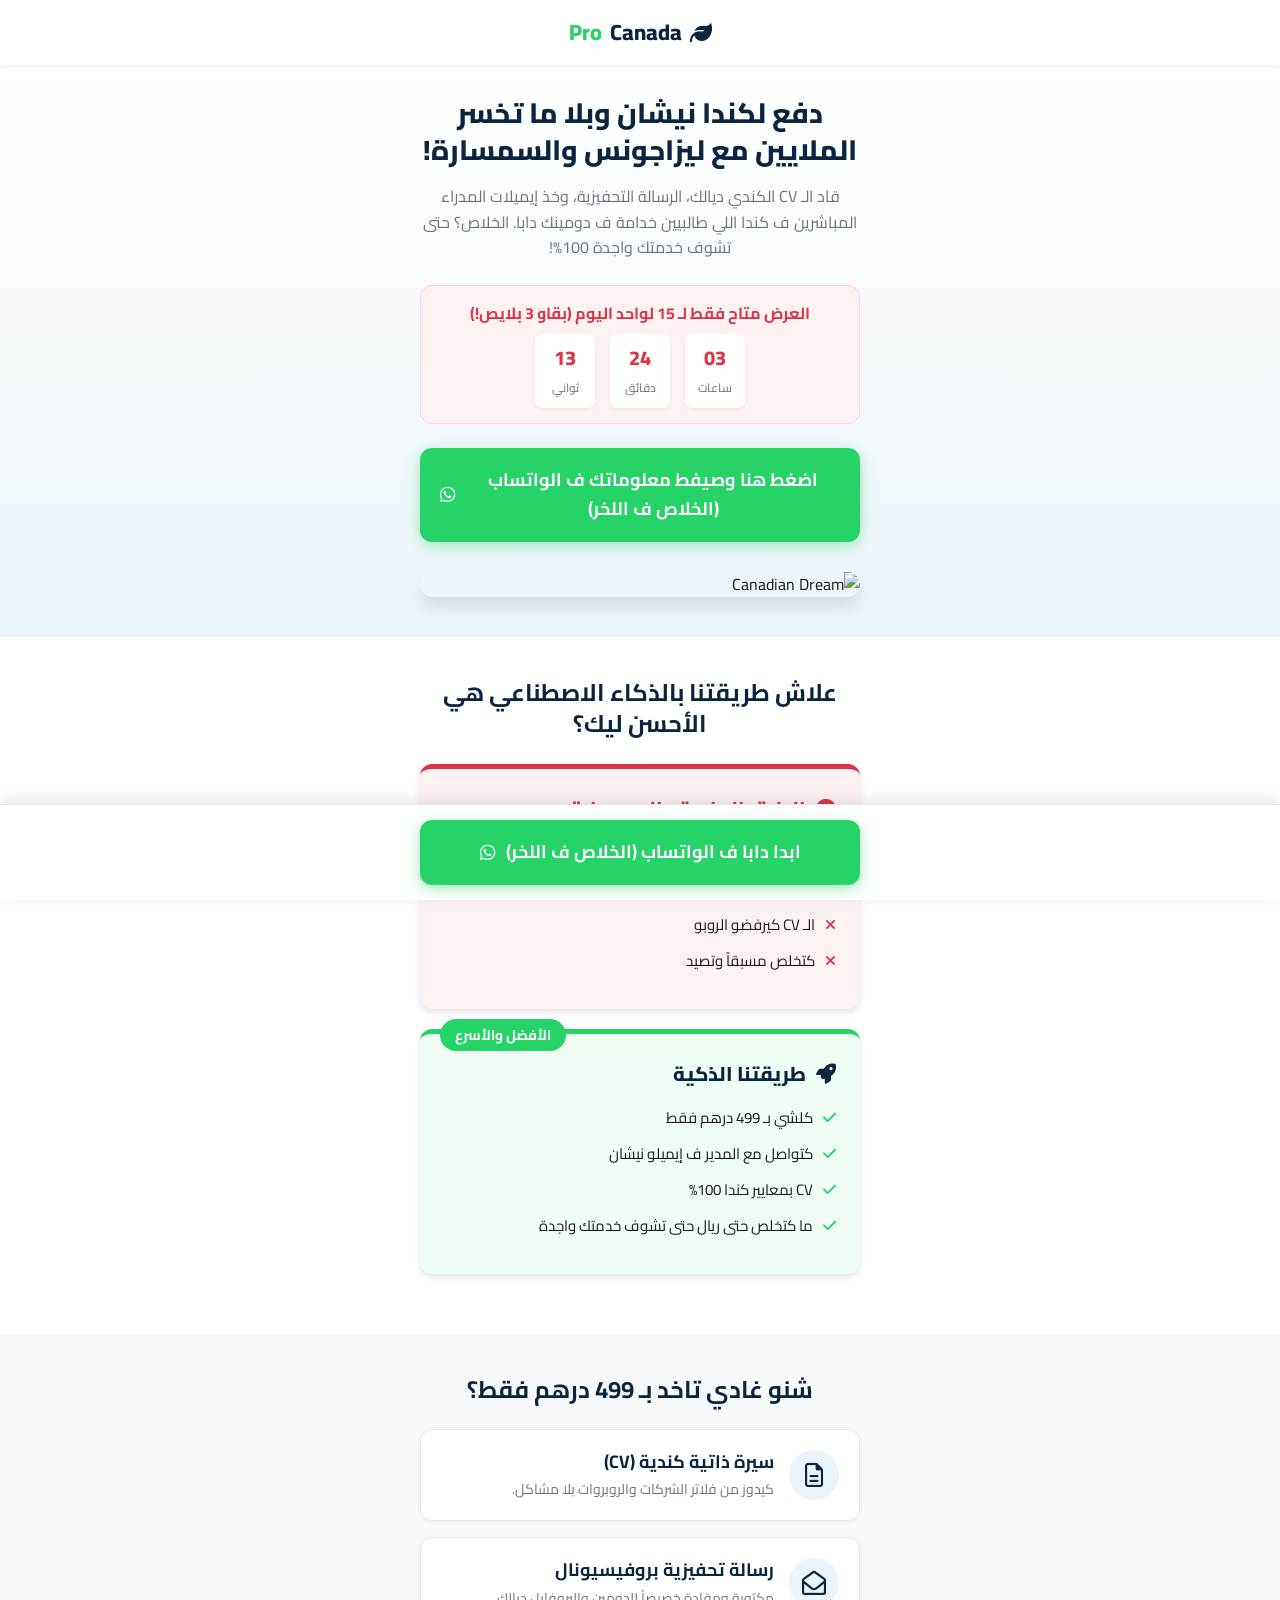
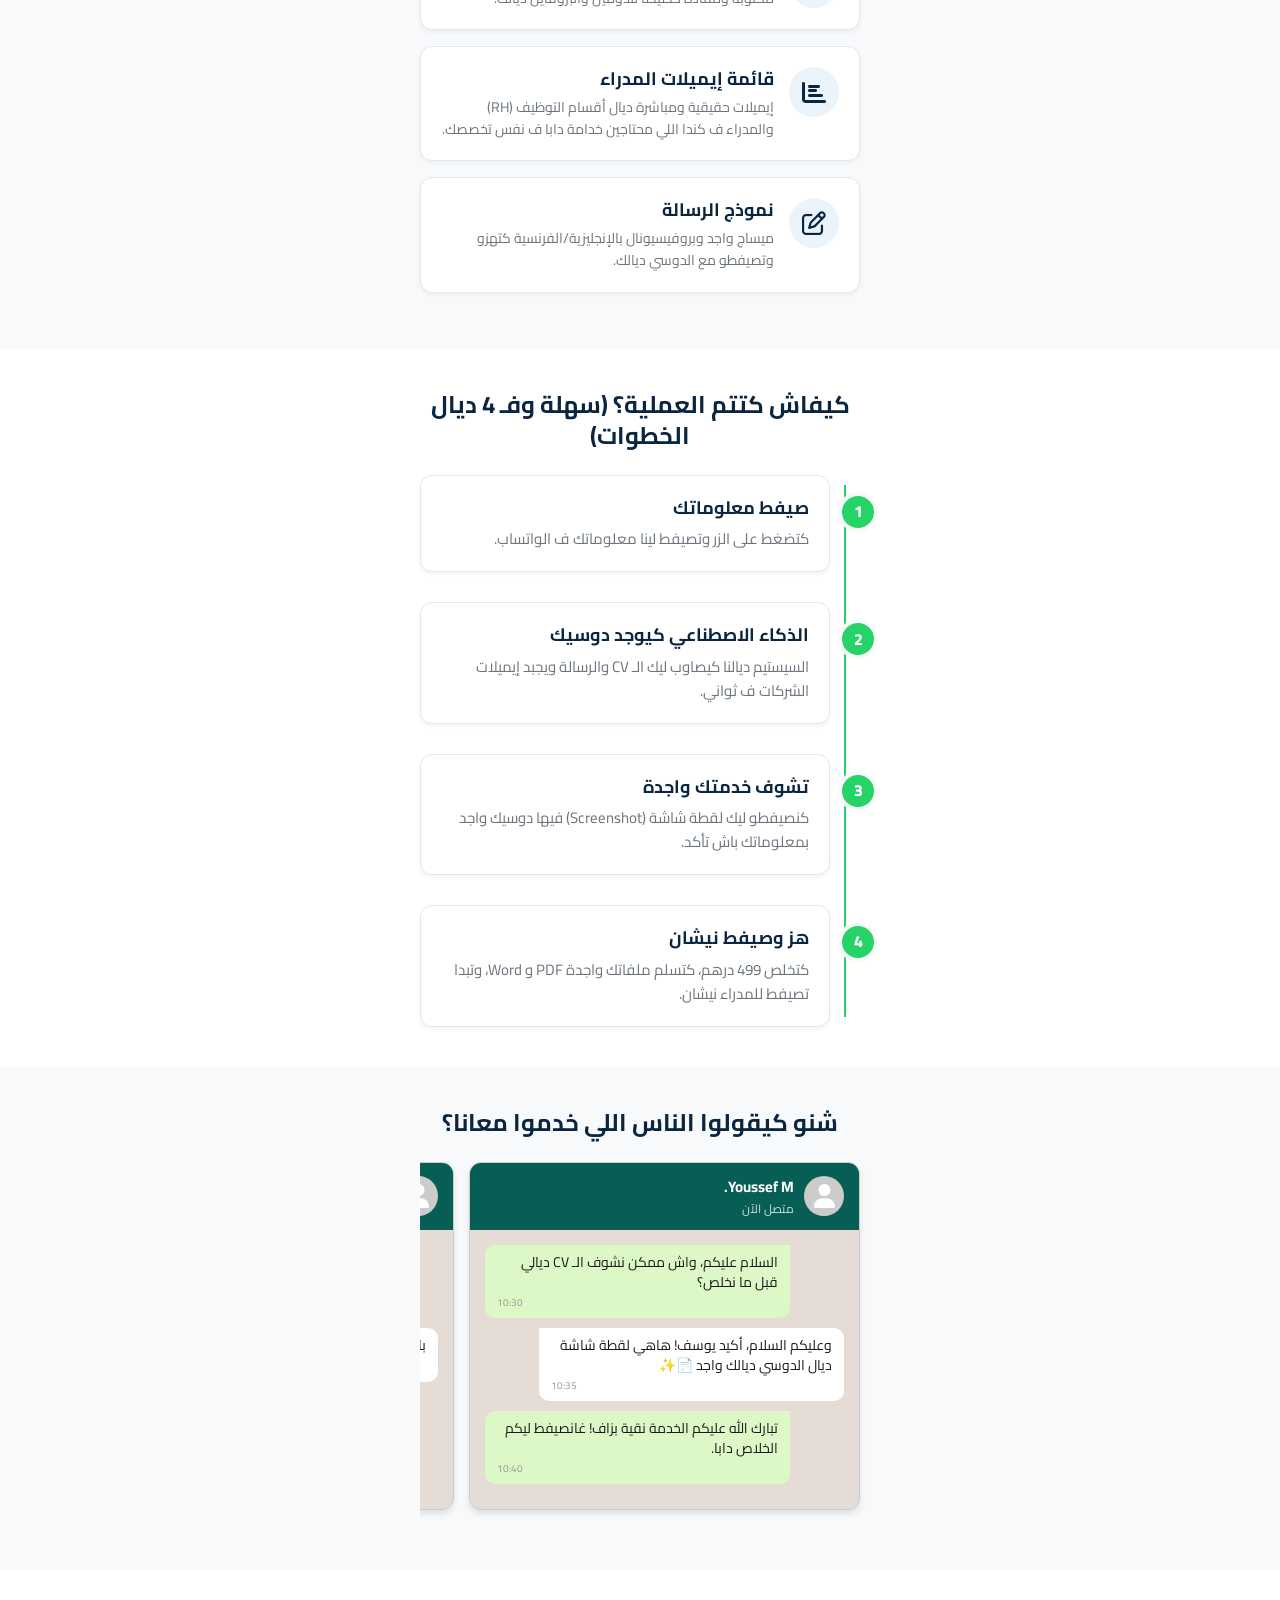
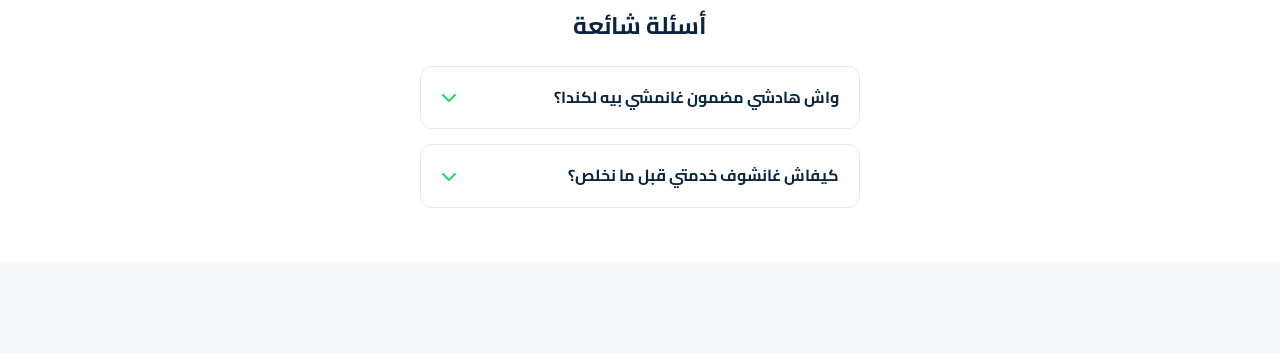
==== commit 413994bc: "Deploy site" ====
--- a/index.html
+++ b/index.html
@@ -37,11 +37,8 @@
 
   <!-- Header -->
   <header>
-    <div class="header-container">
-      <div class="logo">
-        <i class="fa-solid fa-leaf"></i> Canada<span>Pro</span>
-      </div>
-      <a href="index-fr.html" class="lang-switch">FR <i class="fa-solid fa-globe"></i></a>
+    <div class="logo">
+      <i class="fa-solid fa-leaf"></i> Canada<span>Pro</span>
     </div>
   </header>
 
--- a/styles.css
+++ b/styles.css
@@ -112,18 +112,10 @@
 header {
   background-color: var(--white);
   padding: 15px 0;
+  text-align: center;
   box-shadow: var(--shadow-sm);
   position: relative;
   z-index: 10;
-}
-
-.header-container {
-  display: flex;
-  justify-content: space-between;
-  align-items: center;
-  max-width: 480px;
-  margin: 0 auto;
-  padding: 0 20px;
 }
 
 .logo {
@@ -132,30 +124,12 @@
   color: var(--primary-blue);
   display: flex;
   align-items: center;
+  justify-content: center;
   gap: 8px;
 }
 
 .logo span {
   color: var(--whatsapp-green);
-}
-
-.lang-switch {
-  display: flex;
-  align-items: center;
-  gap: 5px;
-  text-decoration: none;
-  font-weight: 700;
-  color: var(--secondary-blue);
-  background: var(--light-blue);
-  padding: 5px 12px;
-  border-radius: 20px;
-  font-size: 14px;
-  transition: all 0.3s;
-}
-
-.lang-switch:hover {
-  background: var(--primary-blue);
-  color: var(--white);
 }
 
 /* Sections Common */
